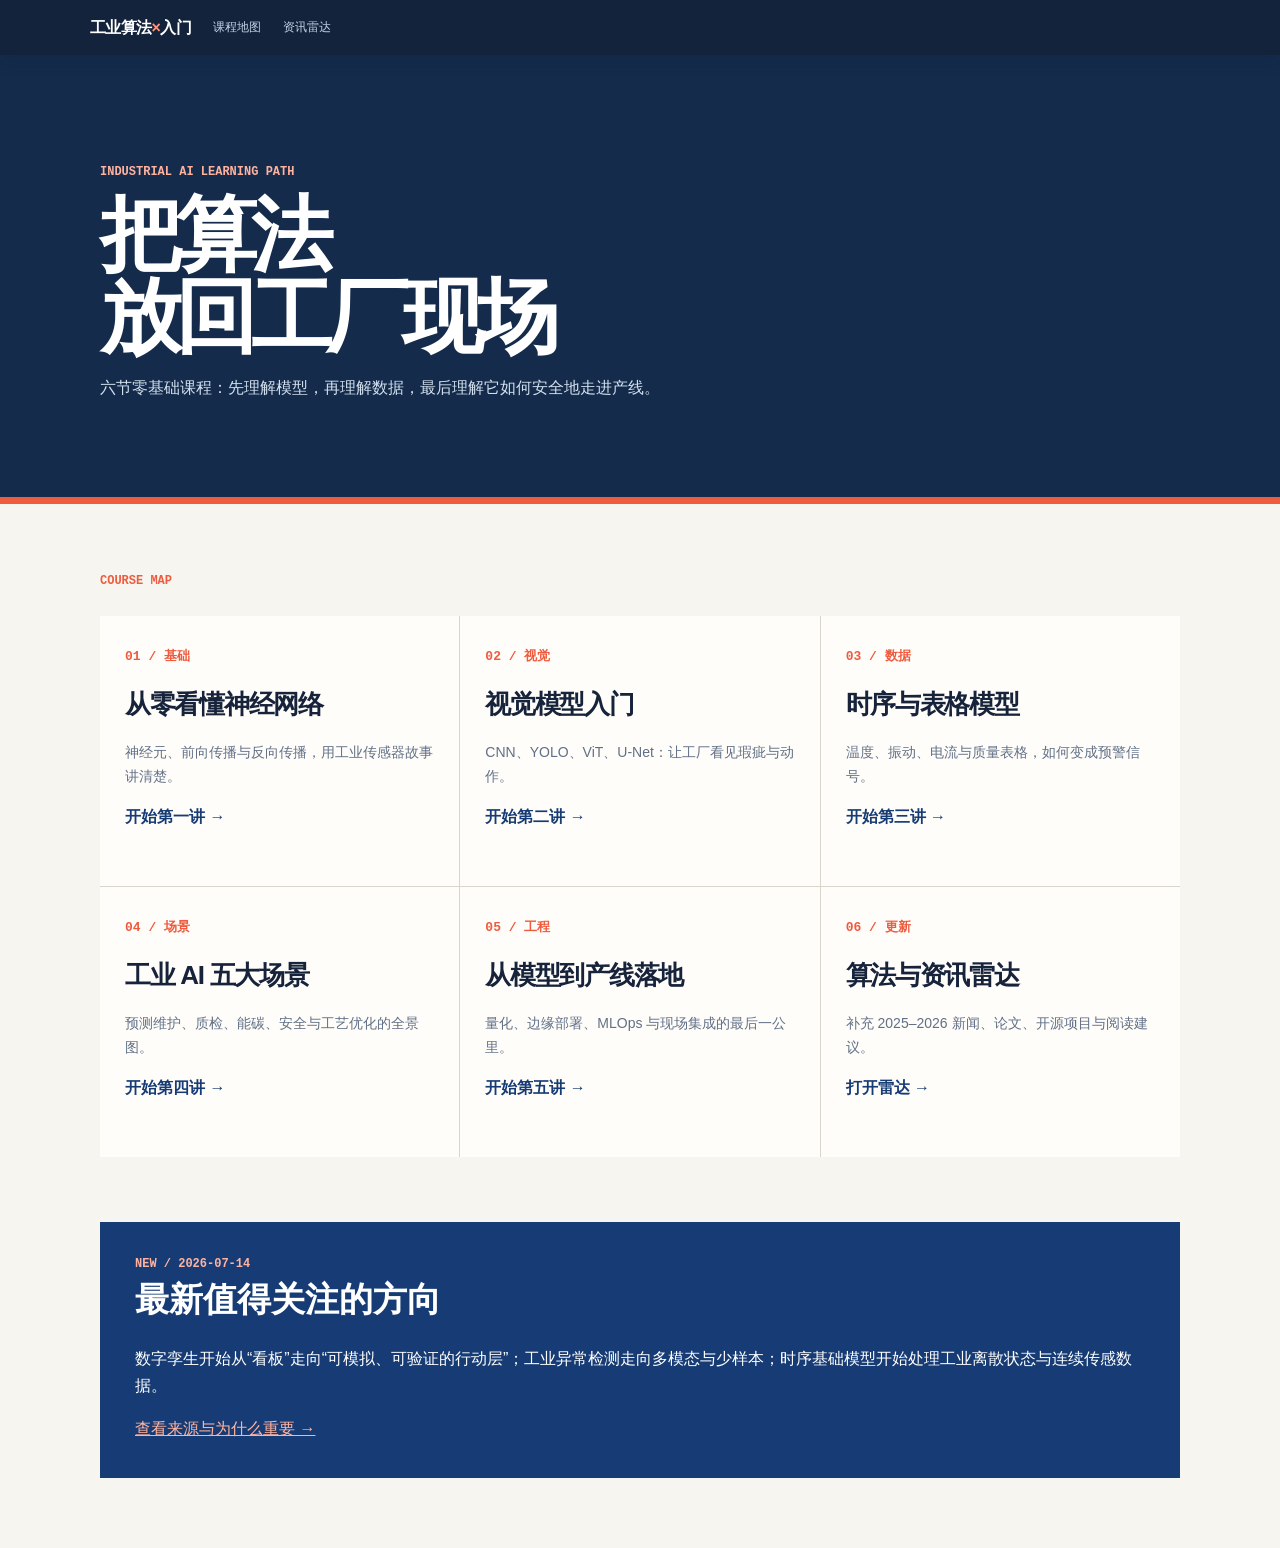
==== base_infos/工业算法入门/index.html @ 65d6dd35 "commit-260704" ====
<!doctype html><html lang="zh-CN"><head><meta charset="utf-8"><meta name="viewport" content="width=device-width,initial-scale=1"><title>工业算法入门｜课程地图</title><link rel="stylesheet" href="course-ui.css"><style>body{margin:0;font:16px/1.7 Arial,"PingFang SC",sans-serif}.hero2{padding:110px max(24px,calc((100vw - 1080px)/2)) 80px;background:#142b4c;color:white;border-bottom:7px solid #ef5b3f}.hero2 h1{font-size:clamp(46px,7vw,82px);line-height:1;margin:15px 0;letter-spacing:-.08em}.hero2 p{max-width:610px;color:#d3e1ef}.wrap{max-width:1080px;margin:auto;padding:70px 25px}.label{font:700 12px monospace;color:#ef5b3f}.grid{display:grid;grid-template-columns:repeat(3,1fr);gap:1px;background:#d9d5cb;margin-top:28px}.card{background:#fffdf9;padding:25px;min-height:220px}.card b{font:700 13px monospace;color:#ef5b3f}.card h2{font-size:26px;line-height:1.15;letter-spacing:-.05em}.card p{font-size:14px;color:#617087}.card a{font-weight:800;color:#173c75;text-decoration:none}.radar{background:#173c75;color:white;padding:35px;margin-top:65px}.radar h2{font-size:34px;margin:0 0 15px}.radar a{color:#ffb39f}@media(max-width:760px){.grid{grid-template-columns:1fr}.hero2{padding-top:90px}}</style></head><body><nav class="course-nav"><div class="brand">工业算法<i>×</i>入门</div><a href="index.html">课程地图</a><a href="06_算法与资讯雷达.html">资讯雷达</a></nav><header class="hero2"><div class="label" style="color:#ffb39f">INDUSTRIAL AI LEARNING PATH</div><h1>把算法<br>放回工厂现场</h1><p>六节零基础课程：先理解模型，再理解数据，最后理解它如何安全地走进产线。</p></header><main class="wrap"><div class="label">COURSE MAP</div><div class="grid"><article class="card"><b>01 / 基础</b><h2>从零看懂神经网络</h2><p>神经元、前向传播与反向传播，用工业传感器故事讲清楚。</p><a href="01_从零看懂神经网络.html">开始第一讲 →</a></article><article class="card"><b>02 / 视觉</b><h2>视觉模型入门</h2><p>CNN、YOLO、ViT、U-Net：让工厂看见瑕疵与动作。</p><a href="02_视觉模型入门.html">开始第二讲 →</a></article><article class="card"><b>03 / 数据</b><h2>时序与表格模型</h2><p>温度、振动、电流与质量表格，如何变成预警信号。</p><a href="03_时序与表格模型入门.html">开始第三讲 →</a></article><article class="card"><b>04 / 场景</b><h2>工业 AI 五大场景</h2><p>预测维护、质检、能碳、安全与工艺优化的全景图。</p><a href="04_工业AI五大场景实战.html">开始第四讲 →</a></article><article class="card"><b>05 / 工程</b><h2>从模型到产线落地</h2><p>量化、边缘部署、MLOps 与现场集成的最后一公里。</p><a href="05_从模型到产线落地.html">开始第五讲 →</a></article><article class="card"><b>06 / 更新</b><h2>算法与资讯雷达</h2><p>补充 2025–2026 新闻、论文、开源项目与阅读建议。</p><a href="06_算法与资讯雷达.html">打开雷达 →</a></article></div><section class="radar"><div class="label" style="color:#ffb39f">NEW / 2026-07-14</div><h2>最新值得关注的方向</h2><p>数字孪生开始从“看板”走向“可模拟、可验证的行动层”；工业异常检测走向多模态与少样本；时序基础模型开始处理工业离散状态与连续传感数据。</p><a href="06_算法与资讯雷达.html">查看来源与为什么重要 →</a></section></main></body></html>
---- base_infos/工业算法入门/course-ui.css ----
:root{--course-ink:#16233b;--course-paper:#f7f5ef;--course-red:#ef5b3f;--course-blue:#173c75;--course-line:#d9d5cb}body{background:var(--course-paper)!important;color:var(--course-ink)!important;padding-top:55px}.course-nav{height:55px;position:fixed;z-index:99;top:0;left:0;right:0;background:#14233c;color:white;display:flex;align-items:center;padding:0 calc((100% - 1100px)/2);gap:22px;box-shadow:0 4px 18px #0d1a2a25}.course-nav .brand{font-weight:900;letter-spacing:-.04em;white-space:nowrap}.course-nav .brand i{color:#ff9679;font-style:normal}.course-nav a{font-size:12px;color:#c5d5e7;text-decoration:none;white-space:nowrap}.course-nav a:hover{color:#fff}.hero{margin-left:calc(50% - 50vw);margin-right:calc(50% - 50vw);padding-left:calc(50vw - 50%);padding-right:calc(50vw - 50%);background:linear-gradient(120deg,#142b4c,#285390)!important;color:white!important;border-bottom:6px solid var(--course-red)!important}.hero h1{-webkit-text-fill-color:white!important;background:none!important}.hero .subtitle,.hero .meta{color:#d5e1ee!important}.hero .series-tag{color:#ffd0c5!important;background:#ffffff18!important;border-color:#ffffff50!important}.page{max-width:920px!important}.section{padding:65px 0!important}.section:nth-child(even){background:transparent!important}.badge{border-radius:0!important;background:var(--course-red)!important;color:#fff!important;box-shadow:none!important}.section-header h2{font-size:1.7rem!important}.card,.scenario-card,.model-card{border-radius:0!important}.nav-footer{border-top:1px solid var(--course-line)!important}@media(max-width:760px){.course-nav{padding:0 15px;gap:13px;overflow:auto}.course-nav a{font-size:11px}.page{padding-left:18px!important;padding-right:18px!important}}
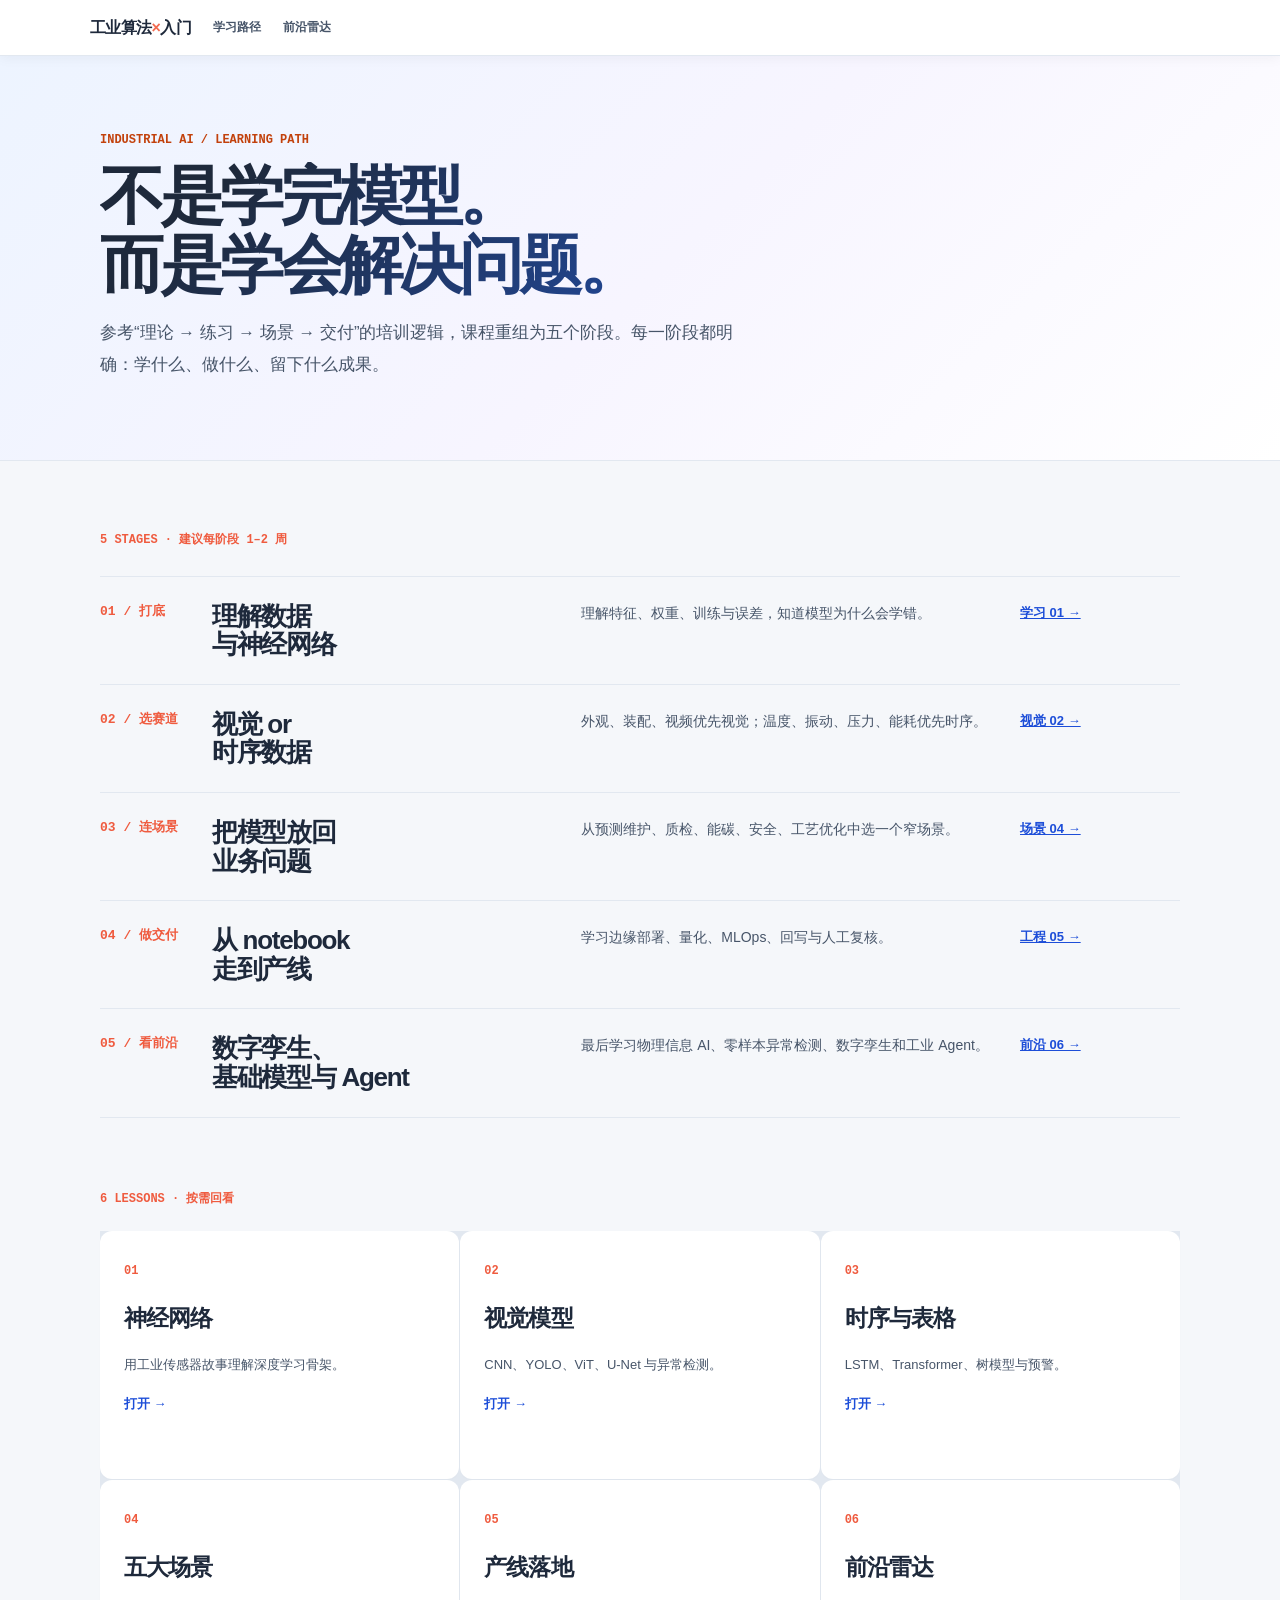
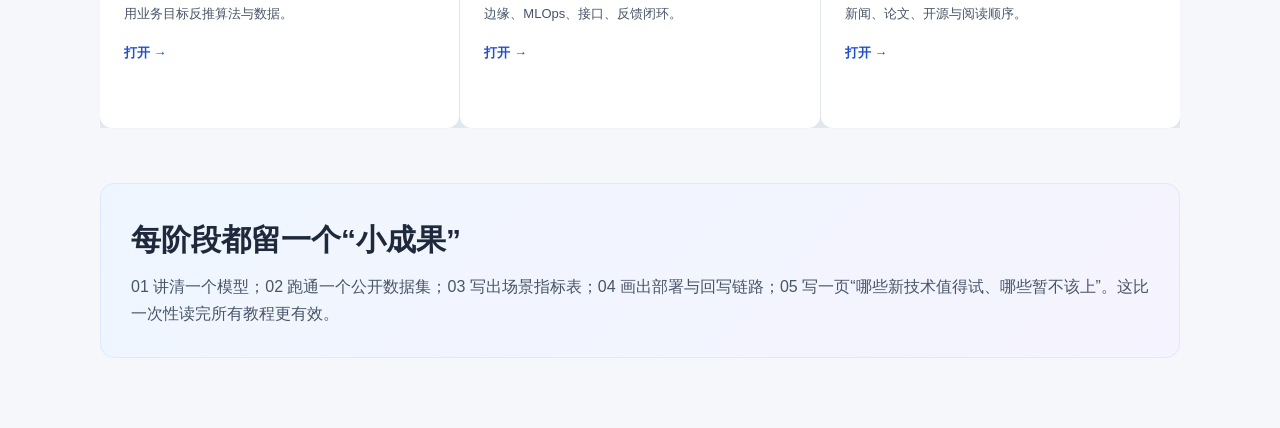
==== commit 5b6c1358: "commit-260714" ====
--- a/base_infos/工业算法入门/index.html
+++ b/base_infos/工业算法入门/index.html
@@ -1 +1 @@
-<!doctype html><html lang="zh-CN"><head><meta charset="utf-8"><meta name="viewport" content="width=device-width,initial-scale=1"><title>工业算法入门｜课程地图</title><link rel="stylesheet" href="course-ui.css"><style>body{margin:0;font:16px/1.7 Arial,"PingFang SC",sans-serif}.hero2{padding:110px max(24px,calc((100vw - 1080px)/2)) 80px;background:#142b4c;color:white;border-bottom:7px solid #ef5b3f}.hero2 h1{font-size:clamp(46px,7vw,82px);line-height:1;margin:15px 0;letter-spacing:-.08em}.hero2 p{max-width:610px;color:#d3e1ef}.wrap{max-width:1080px;margin:auto;padding:70px 25px}.label{font:700 12px monospace;color:#ef5b3f}.grid{display:grid;grid-template-columns:repeat(3,1fr);gap:1px;background:#d9d5cb;margin-top:28px}.card{background:#fffdf9;padding:25px;min-height:220px}.card b{font:700 13px monospace;color:#ef5b3f}.card h2{font-size:26px;line-height:1.15;letter-spacing:-.05em}.card p{font-size:14px;color:#617087}.card a{font-weight:800;color:#173c75;text-decoration:none}.radar{background:#173c75;color:white;padding:35px;margin-top:65px}.radar h2{font-size:34px;margin:0 0 15px}.radar a{color:#ffb39f}@media(max-width:760px){.grid{grid-template-columns:1fr}.hero2{padding-top:90px}}</style></head><body><nav class="course-nav"><div class="brand">工业算法<i>×</i>入门</div><a href="index.html">课程地图</a><a href="06_算法与资讯雷达.html">资讯雷达</a></nav><header class="hero2"><div class="label" style="color:#ffb39f">INDUSTRIAL AI LEARNING PATH</div><h1>把算法<br>放回工厂现场</h1><p>六节零基础课程：先理解模型，再理解数据，最后理解它如何安全地走进产线。</p></header><main class="wrap"><div class="label">COURSE MAP</div><div class="grid"><article class="card"><b>01 / 基础</b><h2>从零看懂神经网络</h2><p>神经元、前向传播与反向传播，用工业传感器故事讲清楚。</p><a href="01_从零看懂神经网络.html">开始第一讲 →</a></article><article class="card"><b>02 / 视觉</b><h2>视觉模型入门</h2><p>CNN、YOLO、ViT、U-Net：让工厂看见瑕疵与动作。</p><a href="02_视觉模型入门.html">开始第二讲 →</a></article><article class="card"><b>03 / 数据</b><h2>时序与表格模型</h2><p>温度、振动、电流与质量表格，如何变成预警信号。</p><a href="03_时序与表格模型入门.html">开始第三讲 →</a></article><article class="card"><b>04 / 场景</b><h2>工业 AI 五大场景</h2><p>预测维护、质检、能碳、安全与工艺优化的全景图。</p><a href="04_工业AI五大场景实战.html">开始第四讲 →</a></article><article class="card"><b>05 / 工程</b><h2>从模型到产线落地</h2><p>量化、边缘部署、MLOps 与现场集成的最后一公里。</p><a href="05_从模型到产线落地.html">开始第五讲 →</a></article><article class="card"><b>06 / 更新</b><h2>算法与资讯雷达</h2><p>补充 2025–2026 新闻、论文、开源项目与阅读建议。</p><a href="06_算法与资讯雷达.html">打开雷达 →</a></article></div><section class="radar"><div class="label" style="color:#ffb39f">NEW / 2026-07-14</div><h2>最新值得关注的方向</h2><p>数字孪生开始从“看板”走向“可模拟、可验证的行动层”；工业异常检测走向多模态与少样本；时序基础模型开始处理工业离散状态与连续传感数据。</p><a href="06_算法与资讯雷达.html">查看来源与为什么重要 →</a></section></main></body></html>
+<!doctype html><html lang="zh-CN"><head><meta charset="utf-8"><meta name="viewport" content="width=device-width,initial-scale=1"><title>工业算法入门｜学习路径</title><link rel="stylesheet" href="course-ui.css"><style>body{margin:0;font:16px/1.7 Arial,"PingFang SC",sans-serif}.hero{padding:105px max(24px,calc((100vw - 1080px)/2)) 76px;background:#142b4c;color:#fff;border-bottom:7px solid #ef5b3f}.hero h1{font-size:clamp(44px,7vw,78px);letter-spacing:-.08em;line-height:1;margin:15px 0}.hero p{max-width:650px;color:#d4e1ef}.wrap{max-width:1080px;margin:auto;padding:70px 25px}.label{font:700 12px monospace;color:#ef5b3f}.path{margin-top:28px;border-top:1px solid #202020}.stage{display:grid;grid-template-columns:90px 1fr 1.2fr 160px;gap:22px;padding:25px 0;border-bottom:1px solid #202020}.n{font:700 13px monospace;color:#ef5b3f}.stage h2{margin:0;font-size:26px;line-height:1.1;letter-spacing:-.05em}.stage p{margin:0;color:#58677c;font-size:14px}.stage a,.card a{font-weight:800;color:#173c75;font-size:13px}.course{margin-top:72px}.grid{display:grid;grid-template-columns:repeat(3,1fr);gap:1px;background:#d9d5cb;margin-top:24px}.card{background:#fffdf9;padding:24px;min-height:200px}.card b{font:700 12px monospace;color:#ef5b3f}.card h3{font-size:23px;line-height:1.15;letter-spacing:-.04em}.card p{font-size:13px;color:#66758a}.card a{text-decoration:none}.note{margin-top:55px;background:#173c75;color:#fff;padding:30px}.note h2{margin:0 0 8px;font-size:30px}.note p{color:#d5e2ee;margin:0}@media(max-width:760px){.stage{grid-template-columns:60px 1fr}.stage p,.stage a{grid-column:2}.grid{grid-template-columns:1fr}}</style></head><body><nav class="course-nav"><div class="brand">工业算法<i>×</i>入门</div><a href="index.html">学习路径</a><a href="06_算法与资讯雷达.html">前沿雷达</a></nav><header class="hero"><div class="label" style="color:#ffb39f">INDUSTRIAL AI / LEARNING PATH</div><h1>不是学完模型。<br>而是学会解决问题。</h1><p>参考“理论 → 练习 → 场景 → 交付”的培训逻辑，课程重组为五个阶段。每一阶段都明确：学什么、做什么、留下什么成果。</p></header><main class="wrap"><div class="label">5 STAGES · 建议每阶段 1–2 周</div><section class="path"><article class="stage"><div class="n">01 / 打底</div><h2>理解数据<br>与神经网络</h2><p>理解特征、权重、训练与误差，知道模型为什么会学错。</p><a href="01_从零看懂神经网络.html">学习 01 →</a></article><article class="stage"><div class="n">02 / 选赛道</div><h2>视觉 or<br>时序数据</h2><p>外观、装配、视频优先视觉；温度、振动、压力、能耗优先时序。</p><a href="02_视觉模型入门.html">视觉 02 →</a></article><article class="stage"><div class="n">03 / 连场景</div><h2>把模型放回<br>业务问题</h2><p>从预测维护、质检、能碳、安全、工艺优化中选一个窄场景。</p><a href="04_工业AI五大场景实战.html">场景 04 →</a></article><article class="stage"><div class="n">04 / 做交付</div><h2>从 notebook<br>走到产线</h2><p>学习边缘部署、量化、MLOps、回写与人工复核。</p><a href="05_从模型到产线落地.html">工程 05 →</a></article><article class="stage"><div class="n">05 / 看前沿</div><h2>数字孪生、<br>基础模型与 Agent</h2><p>最后学习物理信息 AI、零样本异常检测、数字孪生和工业 Agent。</p><a href="06_算法与资讯雷达.html">前沿 06 →</a></article></section><section class="course"><div class="label">6 LESSONS · 按需回看</div><div class="grid"><article class="card"><b>01</b><h3>神经网络</h3><p>用工业传感器故事理解深度学习骨架。</p><a href="01_从零看懂神经网络.html">打开 →</a></article><article class="card"><b>02</b><h3>视觉模型</h3><p>CNN、YOLO、ViT、U-Net 与异常检测。</p><a href="02_视觉模型入门.html">打开 →</a></article><article class="card"><b>03</b><h3>时序与表格</h3><p>LSTM、Transformer、树模型与预警。</p><a href="03_时序与表格模型入门.html">打开 →</a></article><article class="card"><b>04</b><h3>五大场景</h3><p>用业务目标反推算法与数据。</p><a href="04_工业AI五大场景实战.html">打开 →</a></article><article class="card"><b>05</b><h3>产线落地</h3><p>边缘、MLOps、接口、反馈闭环。</p><a href="05_从模型到产线落地.html">打开 →</a></article><article class="card"><b>06</b><h3>前沿雷达</h3><p>新闻、论文、开源与阅读顺序。</p><a href="06_算法与资讯雷达.html">打开 →</a></article></div></section><aside class="note"><h2>每阶段都留一个“小成果”</h2><p>01 讲清一个模型；02 跑通一个公开数据集；03 写出场景指标表；04 画出部署与回写链路；05 写一页“哪些新技术值得试、哪些暂不该上”。这比一次性读完所有教程更有效。</p></aside></main></body></html>
--- a/base_infos/工业算法入门/course-ui.css
+++ b/base_infos/工业算法入门/course-ui.css
@@ -1 +1,66 @@
 :root{--course-ink:#16233b;--course-paper:#f7f5ef;--course-red:#ef5b3f;--course-blue:#173c75;--course-line:#d9d5cb}body{background:var(--course-paper)!important;color:var(--course-ink)!important;padding-top:55px}.course-nav{height:55px;position:fixed;z-index:99;top:0;left:0;right:0;background:#14233c;color:white;display:flex;align-items:center;padding:0 calc((100% - 1100px)/2);gap:22px;box-shadow:0 4px 18px #0d1a2a25}.course-nav .brand{font-weight:900;letter-spacing:-.04em;white-space:nowrap}.course-nav .brand i{color:#ff9679;font-style:normal}.course-nav a{font-size:12px;color:#c5d5e7;text-decoration:none;white-space:nowrap}.course-nav a:hover{color:#fff}.hero{margin-left:calc(50% - 50vw);margin-right:calc(50% - 50vw);padding-left:calc(50vw - 50%);padding-right:calc(50vw - 50%);background:linear-gradient(120deg,#142b4c,#285390)!important;color:white!important;border-bottom:6px solid var(--course-red)!important}.hero h1{-webkit-text-fill-color:white!important;background:none!important}.hero .subtitle,.hero .meta{color:#d5e1ee!important}.hero .series-tag{color:#ffd0c5!important;background:#ffffff18!important;border-color:#ffffff50!important}.page{max-width:920px!important}.section{padding:65px 0!important}.section:nth-child(even){background:transparent!important}.badge{border-radius:0!important;background:var(--course-red)!important;color:#fff!important;box-shadow:none!important}.section-header h2{font-size:1.7rem!important}.card,.scenario-card,.model-card{border-radius:0!important}.nav-footer{border-top:1px solid var(--course-line)!important}@media(max-width:760px){.course-nav{padding:0 15px;gap:13px;overflow:auto}.course-nav a{font-size:11px}.page{padding-left:18px!important;padding-right:18px!important}}
+
+/* 与 ai-agent-courseware 同构：桌面端固定课程侧栏，移动端回退为顶部栏 */
+@media(min-width:900px){body.has-course-sidebar{padding-top:0}.has-course-sidebar .course-nav{display:none}.course-sidebar{display:block;position:fixed;z-index:100;left:0;top:0;bottom:0;width:280px;overflow-y:auto;background:#fff;border-right:1px solid #e2e8f0}.course-side-head{padding:20px;border-bottom:1px solid #e2e8f0}.course-side-head .day{display:inline-block;background:linear-gradient(135deg,#4a9eff,#a78bfa);color:#fff;border-radius:12px;padding:4px 12px;font:700 11px monospace;letter-spacing:1px}.course-side-head h2{font-size:15px;margin:10px 0 4px}.course-side-head p{font-size:11px;color:#94a3b8;margin:0}.course-side-group{padding:12px 0}.course-side-title{padding:8px 20px;font:700 11px monospace;letter-spacing:1px;color:#94a3b8}.course-side-link{display:block;padding:8px 20px 8px 32px;border-left:3px solid transparent;text-decoration:none;color:#475569;font-size:13px}.course-side-link:hover,.course-side-link.active{color:#2563eb;background:#eff6ff;border-left-color:#2563eb;font-weight:700}.has-course-sidebar .page{margin-left:280px;max-width:1040px!important;padding:0 36px 80px!important}.has-course-sidebar .hero{margin-left:calc(50% - 50vw + 140px);margin-right:calc(50% - 50vw);padding-left:calc(50vw - 140px - 50%);padding-right:calc(50vw - 50%)}.has-course-sidebar .section{scroll-margin-top:20px}}
+@media(max-width:899px){.course-sidebar{display:none}}
+
+/* 课程工作台主题：沿用 ai-agent-courseware 的灰白画布、蓝紫状态色和轻量卡片层级 */
+:root{--course-canvas:#f5f7fa;--course-surface:#fff;--course-soft:#eef2f7;--course-line:#e2e8f0;--course-text:#1e293b;--course-muted:#64748b;--course-blue:#4a9eff;--course-violet:#a78bfa;--course-sky:#dbeafe}
+body{background:var(--course-canvas)!important;color:var(--course-text)!important}
+.hero{background:linear-gradient(135deg,#edf4ff 0%,#f7f5ff 52%,#fff 100%)!important;color:var(--course-text)!important;border-bottom:1px solid var(--course-line)!important}
+.hero h1{background:linear-gradient(135deg,#1e293b 12%,#2563eb 100%)!important;-webkit-background-clip:text!important;-webkit-text-fill-color:transparent!important;background-clip:text!important}
+.hero .subtitle,.hero .meta{color:var(--course-muted)!important}.hero .series-tag{color:#2563eb!important;background:#eff6ff!important;border-color:#bfdbfe!important}
+.badge{background:linear-gradient(135deg,var(--course-blue),var(--course-violet))!important;color:#fff!important;box-shadow:0 5px 18px rgba(74,158,255,.2)!important}
+.card,.scenario-card,.model-card{background:var(--course-surface)!important;border-color:var(--course-line)!important;border-radius:12px!important;box-shadow:0 1px 2px rgba(15,23,42,.02)}
+.section-header h2{color:var(--course-text)!important}.section:nth-child(even){background:transparent!important}
+
+/* 深色版本遗留的浅蓝文字，改为符合 WCAG 可读性的提示卡片 */
+.callout{background:#eff6ff!important;border-left-color:#3b82f6!important;border-radius:0 12px 12px 0!important}
+.callout .callout-label{color:#1d4ed8!important}
+.callout p,.callout p:last-child{color:#334155!important}
+.callout p strong{color:#0f3f86!important}
+.callout code{color:#1d4ed8!important;background:#dbeafe!important;border-color:#bfdbfe!important}
+.strong{color:#a16207!important}
+
+/* 重绘技术图：独立矢量资源、统一留白和响应式缩放，旧内嵌草图不再参与布局 */
+.diagram--redraw>svg{display:none!important}.diagram--redraw>img{display:block;width:100%;height:auto;max-width:920px;margin:0 auto;border-radius:16px}.diagram--redraw{padding:14px!important;background:#f8fafc!important;border-color:#dbe3ee!important}.diagram--redraw .caption{margin-top:14px!important;color:#475569!important;font-weight:600}
+/* 其余图解也使用同一画布：禁止压缩变形，保留窄屏横向阅读空间 */
+.diagram>svg,.svg-wrap>svg{display:block;max-width:100%;height:auto;margin-inline:auto}.diagram,.svg-wrap{background:linear-gradient(145deg,#f8fafc,#f1f5f9)!important;border:1px solid #dbe3ee!important;border-radius:16px!important;overflow-x:auto}.diagram .caption,.svg-wrap .caption{color:#475569!important;line-height:1.7}
+/* GPT 生成的场景插画：只负责帮助建立直觉，技术术语仍由紧随其后的矢量图准确表达 */
+.concept-visual{margin:28px 0 32px;padding:10px;background:#fff;border:1px solid #e2e8f0;border-radius:18px;box-shadow:0 12px 28px rgba(15,23,42,.06);overflow:hidden}.concept-visual img{display:block;width:100%;height:auto;border-radius:12px;aspect-ratio:16/9;object-fit:cover}.concept-visual figcaption{padding:13px 8px 5px;color:#475569;font-size:14px;line-height:1.7}
+
+/* 首页与移动端顶部栏：不再保留深色导航和低对比的说明文字 */
+.course-nav{background:rgba(255,255,255,.94)!important;color:var(--course-text)!important;border-bottom:1px solid var(--course-line);box-shadow:0 2px 12px rgba(15,23,42,.05)!important;backdrop-filter:blur(12px)}
+.course-nav .brand{color:#1e293b}.course-nav .brand i{color:#f26a4f}.course-nav a{color:#475569!important;font-weight:600}.course-nav a:hover{color:#2563eb!important}
+.hero p{color:#475569!important;font-size:1.05rem;line-height:1.9}.hero .label{color:#c2410c!important}.hero .meta{color:#64748b!important}
+.note{background:linear-gradient(135deg,#eff6ff,#f5f3ff)!important;color:#1e293b!important;border:1px solid #dbeafe;border-radius:14px}.note h2{color:#1e293b!important}.note p{color:#475569!important}
+.path{border-top-color:#e2e8f0!important}.stage{border-bottom-color:#e2e8f0!important}.stage p,.card p{color:#475569!important}.stage a,.card a{color:#1d4ed8!important}.grid{background:#e2e8f0!important}.card{background:#fff!important}
+body > header.hero{padding-top:78px!important;padding-bottom:62px!important}body > header.hero h1{font-size:clamp(42px,5vw,68px)!important;letter-spacing:-.065em!important;line-height:1.08!important}
+
+/* 图解中原先用于深色背景的浅色文字，统一改成浅底可读的深色语义色 */
+svg text[fill="#93c5fd"]{fill:#1d4ed8!important}
+svg text[fill="#c4b5fd"]{fill:#6d28d9!important}
+svg text[fill="#a78bfa"]{fill:#6d28d9!important}
+svg text[fill="#fca5a5"]{fill:#b91c1c!important}
+svg text[fill="#6ee7b7"]{fill:#047857!important}
+svg text[fill="#9ca3af"]{fill:#64748b!important}
+svg text[fill="#f59e0b"],svg text[fill="#d97706"]{fill:#a16207!important}
+svg text[fill="#10b981"],svg text[fill="#059669"]{fill:#047857!important}
+[style*="color:#a78bfa"],[style*="color:#c4b5fd"]{color:#6d28d9!important}
+[style*="color:#fca5a5"],[style*="color:#f87171"]{color:#b91c1c!important}
+[style*="color:#60a5fa"],[style*="color:#93c5fd"]{color:#1d4ed8!important}
+
+@media(min-width:900px){
+  .course-sidebar{background:var(--course-surface);border-right:1px solid var(--course-line);color:var(--course-text);box-shadow:8px 0 28px rgba(15,23,42,.025)}
+  .course-side-head{padding:22px 20px 18px;border-bottom:1px solid var(--course-line);background:linear-gradient(180deg,#fff 0%,#fbfcfe 100%)}
+  .course-side-head .day{background:linear-gradient(135deg,var(--course-blue),var(--course-violet));box-shadow:0 5px 14px rgba(74,158,255,.2);border-radius:10px;padding:5px 11px}
+  .course-side-head h2{color:var(--course-text);letter-spacing:-.02em;font-size:15px}
+  .course-side-head p{color:#94a3b8}
+  .course-side-title{color:#94a3b8;font:700 10px system-ui,-apple-system,sans-serif;letter-spacing:1.15px}
+  .course-side-group{padding:12px 0 8px}
+  .course-side-link{margin:2px 10px;padding:9px 12px 9px 16px;border-left:0;border-radius:8px;color:#475569;font-size:13px;transition:background .18s,color .18s,transform .18s}
+  .course-side-link:hover{color:#2563eb;background:#f1f6ff;border-left:0;transform:translateX(2px)}
+  .course-side-link.active{color:#2563eb;background:#eaf3ff;border-left:0;font-weight:700;box-shadow:inset 3px 0 0 #4a9eff}
+  .has-course-sidebar .page{background:transparent;box-shadow:none}
+  .has-course-sidebar .hero{background:linear-gradient(135deg,#edf4ff 0%,#f7f5ff 52%,#fff 100%)!important;border-bottom:1px solid var(--course-line)!important}
+}
